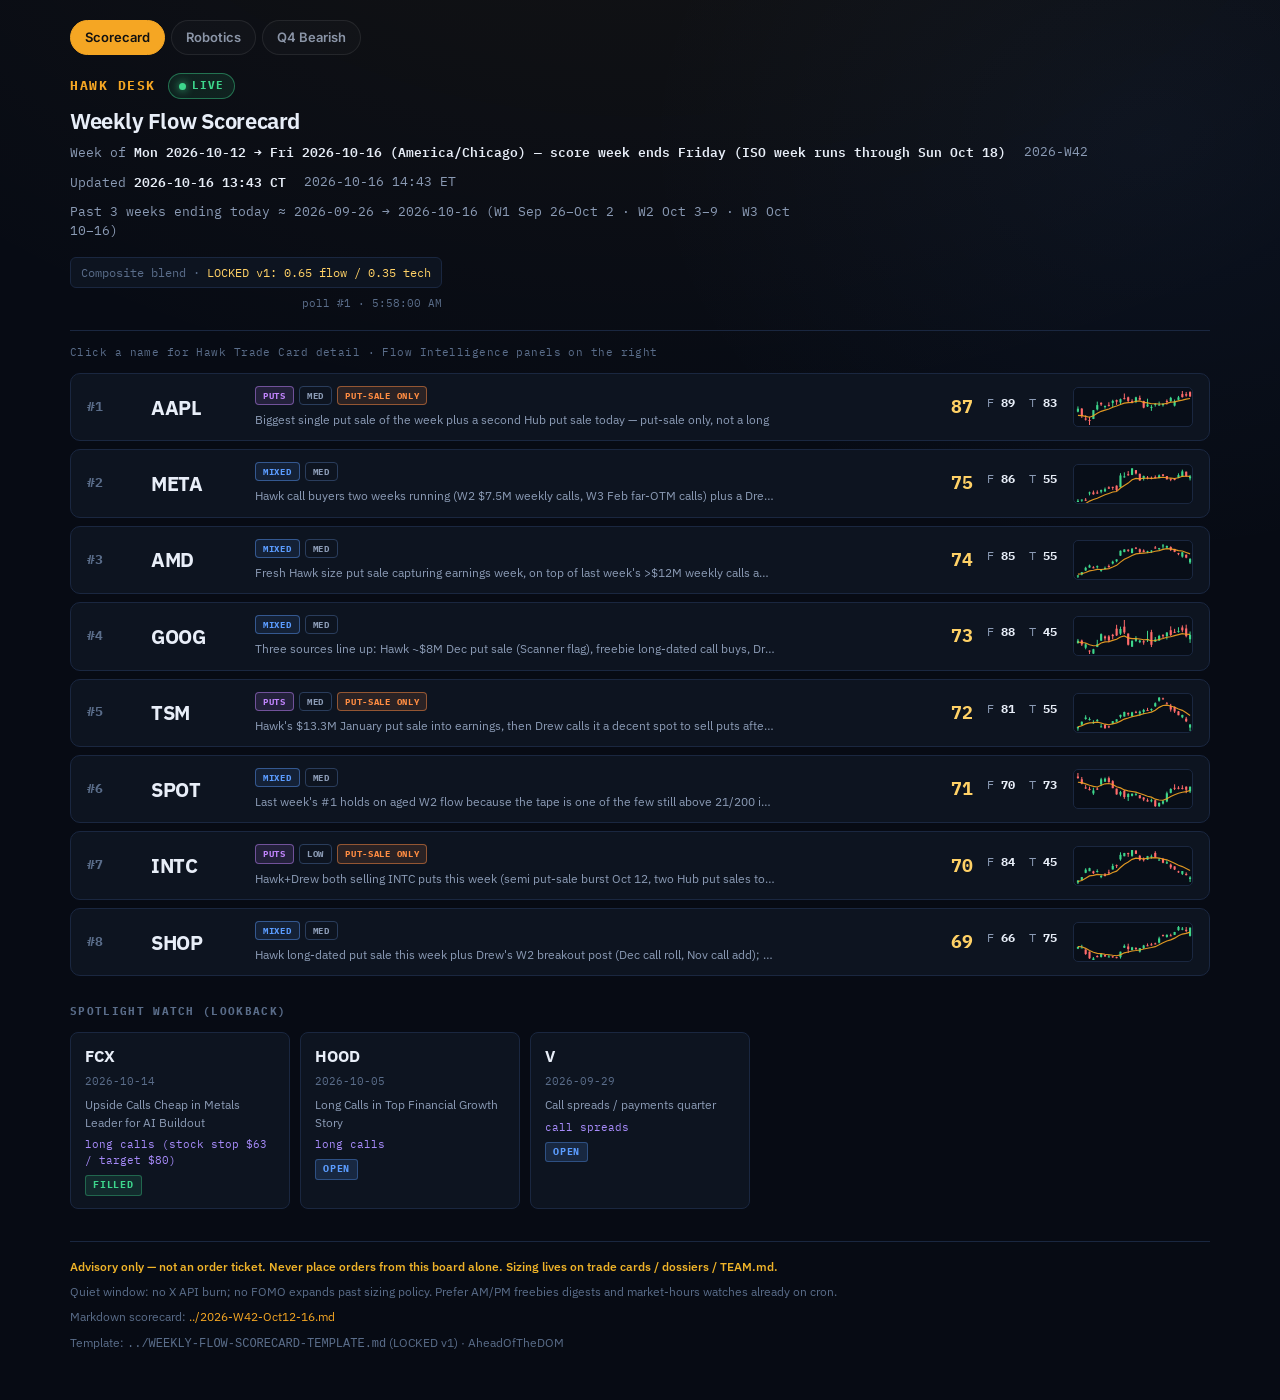
==== index.html @ 42fc0cd3 "board 2026-10-16" ====
<!DOCTYPE html>
<html lang="en">
<head>
  <script>if(location.hash.toLowerCase()=="#robotics")location.replace("robotics.html")</script>
  <meta charset="utf-8" />
  <meta name="viewport" content="width=device-width, initial-scale=1" />
  <title>Flow Scorecard · AheadOfTheDOM</title>
  <link rel="preconnect" href="https://fonts.googleapis.com" />
  <link rel="preconnect" href="https://fonts.gstatic.com" crossorigin />
  <link href="https://fonts.googleapis.com/css2?family=Inter:wght@400;500;600;700;800&family=IBM+Plex+Mono:wght@400;500;600;700&family=IBM+Plex+Sans:wght@400;500;600;700&display=swap" rel="stylesheet" />
  <link rel="stylesheet" href="styles.css?v=headerunify1" />
</head>
<body>
  <div class="wrap">
    <nav class="top" aria-label="Site"><a class="on" href="index.html">Scorecard</a><a href="robotics.html">Robotics</a><a href="q4.html">Q4 Bearish</a></nav>
    <header class="header">
      <div class="brand">
        <div class="brand-row">
          <span class="logo">Hawk Desk</span>
          <div id="brand-badges"></div>
        </div>
        <h1 class="title">Weekly Flow Scorecard</h1>
        <div class="meta">
          <span>Week of <strong id="week-of">—</strong></span>
          <span id="iso-week"></span>
          <span>Updated <strong id="last-updated">—</strong></span>
          <span id="last-updated-et"></span>
        </div>
        <div class="meta" style="margin-top:4px">
          <span id="lookback" style="max-width:720px"></span>
        </div>
      </div>
      <div class="header-right">
        <div class="blend-note" id="blend-note">Composite blend · <em>LOCKED v1: 0.65 flow / 0.35 tech</em></div>
        <div class="poll-status" id="poll-status">polling…</div>
      </div>
    </header>



    <section id="tab-scorecard" class="tab-pane" role="tabpanel" aria-labelledby="tab-btn-scorecard">
      <p class="hint">Click a name for Hawk Trade Card detail · Flow Intelligence panels on the right</p>
      <main id="grid" class="board-list"></main>
      <div id="watch-section"></div>
    </section>

    <section id="tab-robotics" class="tab-pane" role="tabpanel" aria-labelledby="tab-btn-robotics" hidden>
      <div id="robotics-root"><div class="empty">Loading robotics.json…</div></div>
    </section>

    <footer class="footer">
      <p class="advisory" id="advisory">Advisory only — not an order ticket.</p>
      <p id="quiet"></p>
      <p>Markdown scorecard: <a id="md-link" href="#">—</a></p>
      <p>Template: <code>../WEEKLY-FLOW-SCORECARD-TEMPLATE.md</code> (LOCKED v1) · AheadOfTheDOM</p>
      <details class="gaps" id="gaps" style="display:none">
        <summary>Data gaps (this board)</summary>
        <ul></ul>
      </details>
    </footer>
  </div>

  <!-- Hawk detail overlay -->
  <div id="detail-overlay" class="detail-overlay" hidden>
    <div class="detail-shell" role="dialog" aria-modal="true" aria-labelledby="detail-ticker">
      <div class="detail-topbar">
        <div class="detail-topbar-left">
          <span class="detail-kicker">HAWK TRADE CARD</span>
          <span class="detail-sub">Flow Scorecard · AheadOfTheDOM</span>
        </div>
        <div class="detail-topbar-right">
          <span id="detail-spot-pill" class="spot-pill"></span>
          <button type="button" class="close-btn" id="detail-close" aria-label="Close">×</button>
        </div>
      </div>
      <div class="detail-body">
        <section class="trade-card" id="trade-card"></section>
        <aside class="flow-intel" id="flow-intel"></aside>
      </div>
    </div>
  </div>

  <script src="app.js?v=headerunify1"></script>
</body>
</html>
---- styles.css ----
:root {
  --bg: #070b14;
  --bg-card: #0d1420;
  --bg-card-hover: #121a2a;
  --bg-panel: #0a1220;
  --bg-tile: #101826;
  --border: #1a2740;
  --border-hi: #2a3d5c;
  --text: #e8eef8;
  --muted: #8b9bb5;
  --dim: #5a6d8a;
  --accent: #f5a623;
  --accent-dim: #c4841a;
  --flow: #3dd68c;
  --flow-dim: #1a5c3a;
  --tech: #5b9cff;
  --tech-dim: #1a3a6b;
  --composite: #ffd166;
  --danger: #ff6b6b;
  --warn: #f0b429;
  --live: #3dd68c;
  --dry: #f5a623;
  --put-sale: #ff8c42;
  --spotlight: #a78bfa;
  --chip-calls: #3dd68c;
  --chip-puts: #c084fc;
  --chip-mixed: #5b9cff;
  --chip-high: #f5a623;
  --chip-med: #8b9bb5;
  --open: #5b9cff;
  --filled: #3dd68c;
  --guide-spot: #3dd68c;
  --guide-ema8: #f5a623;
  --guide-ema21: #5b9cff;
  --guide-200: #a78bfa;
  --font: "IBM Plex Sans", "Segoe UI", system-ui, sans-serif;
  --mono: "IBM Plex Mono", "SF Mono", ui-monospace, monospace;
}

* { box-sizing: border-box; margin: 0; padding: 0; }

html, body {
  background: var(--bg);
  color: var(--text);
  font-family: var(--font);
  min-height: 100%;
  line-height: 1.45;
}

body {
  background-image:
    radial-gradient(ellipse 80% 50% at 50% -20%, rgba(245, 166, 35, 0.06), transparent),
    radial-gradient(ellipse 40% 30% at 90% 10%, rgba(91, 156, 255, 0.05), transparent);
}

a { color: var(--accent); text-decoration: none; }
a:hover { text-decoration: underline; }

.wrap {
  max-width: 1180px;
  margin: 0 auto;
  padding: 20px 20px 48px;
}

/* Unified pill nav (matches robotics.html) */
nav.top{display:flex;gap:6px;margin-bottom:18px;flex-wrap:wrap;font-family:Inter,system-ui,sans-serif}
nav.top a{padding:7px 14px;border-radius:999px;border:1px solid rgba(255,255,255,.08);color:#8b95a7;text-decoration:none;font-weight:600;font-size:13px;background:rgba(255,255,255,.02)}
nav.top a:hover{text-decoration:none;color:#e6ebf2}
nav.top a.on{color:#111;background:#f5a623;border-color:#f5a623}

/* ── Header ── */
.header {
  display: flex;
  flex-wrap: wrap;
  align-items: flex-start;
  justify-content: space-between;
  gap: 16px;
  padding-bottom: 18px;
  border-bottom: 1px solid var(--border);
  margin-bottom: 14px;
}
.brand { display: flex; flex-direction: column; gap: 6px; }
.brand-row { display: flex; align-items: center; gap: 12px; }
.logo {
  font-family: var(--mono);
  font-weight: 700;
  font-size: 13px;
  letter-spacing: 0.12em;
  text-transform: uppercase;
  color: var(--accent);
}
.title {
  font-size: 22px;
  font-weight: 650;
  letter-spacing: -0.02em;
}
.meta {
  display: flex;
  flex-wrap: wrap;
  gap: 10px 18px;
  font-size: 13px;
  color: var(--muted);
  font-family: var(--mono);
}
.meta strong { color: var(--text); font-weight: 560; }

.badge {
  display: inline-flex;
  align-items: center;
  gap: 6px;
  font-family: var(--mono);
  font-size: 11px;
  font-weight: 700;
  letter-spacing: 0.1em;
  padding: 4px 10px;
  border-radius: 999px;
  border: 1px solid;
  text-transform: uppercase;
}
.badge.live {
  color: var(--live);
  border-color: rgba(61, 214, 140, 0.45);
  background: rgba(61, 214, 140, 0.1);
}
.badge.live::before {
  content: "";
  width: 7px; height: 7px;
  border-radius: 50%;
  background: var(--live);
  box-shadow: 0 0 8px var(--live);
  animation: pulse 1.6s ease-in-out infinite;
}
.badge.dry {
  color: var(--dry);
  border-color: rgba(245, 166, 35, 0.45);
  background: rgba(245, 166, 35, 0.1);
}
@keyframes pulse {
  0%, 100% { opacity: 1; }
  50% { opacity: 0.35; }
}

.header-right {
  display: flex;
  flex-direction: column;
  align-items: flex-end;
  gap: 8px;
  text-align: right;
}
.blend-note {
  font-family: var(--mono);
  font-size: 12px;
  color: var(--dim);
  background: var(--bg-card);
  border: 1px solid var(--border);
  padding: 6px 10px;
  border-radius: 6px;
}
.blend-note em { color: var(--composite); font-style: normal; }
.poll-status {
  font-size: 11px;
  color: var(--dim);
  font-family: var(--mono);
}

.hint {
  font-family: var(--mono);
  font-size: 11px;
  color: var(--dim);
  letter-spacing: 0.04em;
  margin-bottom: 12px;
}

/* ── Board list (compact ranked) ── */
.board-list {
  display: flex;
  flex-direction: column;
  gap: 8px;
}

.board-row {
  display: grid;
  grid-template-columns: 48px 88px 1fr auto auto;
  align-items: center;
  gap: 12px 16px;
  background: var(--bg-card);
  border: 1px solid var(--border);
  border-radius: 10px;
  padding: 12px 16px;
  cursor: pointer;
  transition: border-color 0.15s, background 0.15s, transform 0.12s;
  text-align: left;
  color: inherit;
  font: inherit;
  width: 100%;
}
.board-row:hover,
.board-row:focus-visible {
  border-color: var(--border-hi);
  background: var(--bg-card-hover);
  outline: none;
}
.board-row:active { transform: scale(0.997); }

.board-rank {
  font-family: var(--mono);
  font-size: 13px;
  font-weight: 700;
  color: var(--dim);
}
.board-ticker {
  font-size: 20px;
  font-weight: 750;
  letter-spacing: -0.02em;
}
.board-mid {
  display: flex;
  flex-direction: column;
  gap: 6px;
  min-width: 0;
}
.board-chips {
  display: flex;
  flex-wrap: wrap;
  gap: 5px;
}
.board-why {
  font-size: 12px;
  color: var(--muted);
  white-space: nowrap;
  overflow: hidden;
  text-overflow: ellipsis;
  max-width: 520px;
}
.board-scores {
  display: flex;
  gap: 14px;
  font-family: var(--mono);
  font-size: 12px;
  color: var(--muted);
}
.board-scores strong { color: var(--text); font-weight: 650; }
.board-scores .comp { color: var(--composite); font-size: 18px; font-weight: 700; }
.board-spark { width: 120px; height: 40px; flex-shrink: 0; }

.chip {
  font-family: var(--mono);
  font-size: 9px;
  font-weight: 700;
  letter-spacing: 0.08em;
  text-transform: uppercase;
  padding: 2px 7px;
  border-radius: 4px;
  border: 1px solid;
}
.chip.CALLS, .chip.calls {
  color: var(--chip-calls);
  border-color: rgba(61, 214, 140, 0.45);
  background: rgba(61, 214, 140, 0.1);
}
.chip.PUTS, .chip.puts {
  color: var(--chip-puts);
  border-color: rgba(192, 132, 252, 0.5);
  background: rgba(192, 132, 252, 0.12);
}
.chip.MIXED, .chip.mixed {
  color: var(--chip-mixed);
  border-color: rgba(91, 156, 255, 0.45);
  background: rgba(91, 156, 255, 0.1);
}
.chip.HIGH, .chip.high {
  color: var(--chip-high);
  border-color: rgba(245, 166, 35, 0.45);
  background: rgba(245, 166, 35, 0.1);
}
.chip.MED, .chip.med, .chip.LOW, .chip.low, .chip.OPEN, .chip.open {
  color: var(--muted);
  border-color: var(--border-hi);
  background: transparent;
}
.chip.PUT-SALE, .chip.put-sale,
.chip[data-chip="PUT-SALE ONLY"] {
  color: var(--put-sale);
  border-color: rgba(255, 140, 66, 0.5);
  background: rgba(255, 140, 66, 0.12);
}

/* ── Spotlight watch ── */
.section-title {
  font-family: var(--mono);
  font-size: 11px;
  font-weight: 700;
  letter-spacing: 0.12em;
  text-transform: uppercase;
  color: var(--dim);
  margin: 28px 0 12px;
}
.watch-strip {
  display: grid;
  grid-template-columns: repeat(auto-fill, minmax(220px, 1fr));
  gap: 10px;
}
.watch-card {
  background: var(--bg-card);
  border: 1px solid var(--border);
  border-radius: 8px;
  padding: 12px 14px;
  display: flex;
  flex-direction: column;
  gap: 6px;
}
.watch-card .wt { font-size: 16px; font-weight: 700; }
.watch-card .wd { font-family: var(--mono); font-size: 11px; color: var(--dim); }
.watch-card .wtitle { font-size: 12px; color: var(--muted); }
.watch-card .wstruct { font-family: var(--mono); font-size: 11px; color: var(--spotlight); }
.ticket-pill {
  display: inline-block;
  width: fit-content;
  font-family: var(--mono);
  font-size: 10px;
  font-weight: 700;
  letter-spacing: 0.08em;
  text-transform: uppercase;
  padding: 2px 7px;
  border-radius: 3px;
}
.ticket-pill.open {
  color: var(--open);
  background: rgba(91, 156, 255, 0.15);
  border: 1px solid rgba(91, 156, 255, 0.35);
}
.ticket-pill.filled {
  color: var(--filled);
  background: rgba(61, 214, 140, 0.12);
  border: 1px solid rgba(61, 214, 140, 0.35);
}

/* ── Footer ── */
.footer {
  margin-top: 32px;
  padding-top: 16px;
  border-top: 1px solid var(--border);
  font-size: 12px;
  color: var(--dim);
  display: flex;
  flex-direction: column;
  gap: 8px;
}
.footer .advisory { color: var(--warn); font-weight: 560; }
.gaps { margin-top: 8px; font-family: var(--mono); font-size: 11px; color: var(--dim); }
.gaps summary { cursor: pointer; color: var(--muted); }
.gaps ul { margin: 6px 0 0 16px; }
.empty {
  text-align: center;
  padding: 48px 20px;
  color: var(--muted);
  font-family: var(--mono);
}

/* ── Detail overlay ── */
.detail-overlay {
  position: fixed;
  inset: 0;
  z-index: 100;
  background: rgba(4, 8, 16, 0.72);
  backdrop-filter: blur(6px);
  display: flex;
  align-items: stretch;
  justify-content: center;
  padding: 18px;
  overflow: auto;
}
.detail-overlay[hidden] { display: none !important; }

.detail-shell {
  width: min(1280px, 100%);
  max-height: calc(100vh - 36px);
  background: #0a1220;
  border: 1px solid var(--border-hi);
  border-radius: 14px;
  box-shadow: 0 24px 80px rgba(0, 0, 0, 0.55);
  display: flex;
  flex-direction: column;
  overflow-x: hidden;
  overflow-y: auto;
  overscroll-behavior: contain;
  -webkit-overflow-scrolling: touch;
}

.detail-topbar {
  display: flex;
  align-items: center;
  justify-content: space-between;
  gap: 12px;
  padding: 12px 18px;
  border-bottom: 1px solid var(--border);
  background: #0c1524;
  flex-shrink: 0;
}
.detail-kicker {
  font-family: var(--mono);
  font-size: 11px;
  font-weight: 700;
  letter-spacing: 0.14em;
  color: var(--accent);
}
.detail-sub {
  font-family: var(--mono);
  font-size: 11px;
  color: var(--dim);
  margin-left: 12px;
}
.detail-topbar-right {
  display: flex;
  align-items: center;
  gap: 12px;
}
.spot-pill {
  font-family: var(--mono);
  font-size: 12px;
  font-weight: 600;
  color: var(--flow);
  background: rgba(61, 214, 140, 0.08);
  border: 1px solid rgba(61, 214, 140, 0.3);
  padding: 4px 10px;
  border-radius: 999px;
}
.close-btn {
  width: 34px;
  height: 34px;
  border-radius: 8px;
  border: 1px solid var(--border);
  background: var(--bg-tile);
  color: var(--text);
  font-size: 22px;
  line-height: 1;
  cursor: pointer;
}
.close-btn:hover { border-color: var(--border-hi); background: #152033; }

.detail-body {
  display: grid;
  grid-template-columns: minmax(0, 1.55fr) minmax(300px, 0.9fr);
  gap: 0;
  flex: 1 0 auto;
  min-height: min(720px, calc(100vh - 110px));
  overflow: visible;
}

/* LEFT trade card */
.trade-card {
  padding: 18px 20px 20px;
  overflow: visible;
  border-right: 1px solid var(--border);
  display: flex;
  flex-direction: column;
  gap: 14px;
}

.tc-header {
  display: flex;
  justify-content: space-between;
  align-items: flex-start;
  gap: 12px;
}
.tc-brand {
  font-family: var(--mono);
  font-size: 10px;
  letter-spacing: 0.12em;
  text-transform: uppercase;
  color: var(--dim);
}
.tc-brand strong { color: var(--accent); font-weight: 700; }
.tc-chips { display: flex; flex-wrap: wrap; gap: 6px; justify-content: flex-end; }

.tc-main {
  display: flex;
  justify-content: space-between;
  align-items: flex-end;
  gap: 16px;
  flex-wrap: wrap;
}
.tc-ticker-line {
  display: flex;
  align-items: baseline;
  gap: 12px;
  flex-wrap: wrap;
}
.tc-ticker {
  font-size: 36px;
  font-weight: 750;
  letter-spacing: -0.03em;
  color: var(--flow);
  line-height: 1;
}
.tc-spot {
  font-family: var(--mono);
  font-size: 22px;
  font-weight: 650;
  color: var(--flow);
}
.tc-structure {
  font-family: var(--mono);
  font-size: 12px;
  color: var(--muted);
  margin-top: 6px;
}
.tc-premium {
  text-align: right;
}
.tc-premium .val {
  font-family: var(--mono);
  font-size: 28px;
  font-weight: 700;
  color: var(--flow);
  line-height: 1;
}
.tc-premium .sub {
  font-family: var(--mono);
  font-size: 11px;
  color: var(--dim);
  margin-top: 4px;
}
.tc-premium .comp {
  font-family: var(--mono);
  font-size: 13px;
  color: var(--composite);
  margin-top: 6px;
}

.hawk-block {
  background: rgba(245, 166, 35, 0.04);
  border: 1px solid rgba(245, 166, 35, 0.22);
  border-radius: 8px;
  padding: 12px 14px;
}
.hawk-block h3 {
  font-family: var(--mono);
  font-size: 11px;
  font-weight: 700;
  letter-spacing: 0.12em;
  color: var(--accent);
  margin-bottom: 8px;
}
.hawk-block p {
  font-size: 13px;
  color: var(--muted);
  line-height: 1.5;
}

.metric-grid {
  display: grid;
  grid-template-columns: repeat(4, 1fr);
  gap: 8px;
}
.metric-tile {
  background: var(--bg-tile);
  border: 1px solid var(--border);
  border-radius: 8px;
  padding: 10px 12px;
  min-height: 64px;
}
.metric-tile .lab {
  font-family: var(--mono);
  font-size: 9px;
  font-weight: 700;
  letter-spacing: 0.1em;
  text-transform: uppercase;
  color: var(--dim);
  margin-bottom: 6px;
}
.metric-tile .val {
  font-family: var(--mono);
  font-size: 15px;
  font-weight: 650;
  color: var(--text);
  line-height: 1.25;
  word-break: break-word;
}
.metric-tile .val.flow { color: var(--flow); }
.metric-tile .val.tech { color: var(--tech); }
.metric-tile .val.comp { color: var(--composite); }
.metric-tile .val.open { color: var(--dim); font-size: 13px; }
.metric-tile .hint {
  font-family: var(--mono);
  font-size: 10px;
  color: var(--dim);
  margin-top: 4px;
}

.chart-wrap {
  background: #080e18;
  border: 1px solid var(--border);
  border-radius: 10px;
  padding: 12px 12px 8px;
}
.chart-head {
  display: flex;
  justify-content: space-between;
  align-items: center;
  gap: 10px;
  margin-bottom: 8px;
  flex-wrap: wrap;
}
.chart-head h3 {
  font-family: var(--mono);
  font-size: 10px;
  font-weight: 700;
  letter-spacing: 0.12em;
  text-transform: uppercase;
  color: var(--dim);
}
.chart-legend {
  display: flex;
  flex-wrap: wrap;
  gap: 10px;
  font-family: var(--mono);
  font-size: 10px;
  color: var(--muted);
}
.chart-legend span::before {
  content: "";
  display: inline-block;
  width: 14px;
  height: 2px;
  margin-right: 5px;
  vertical-align: middle;
  border-radius: 1px;
}
.chart-legend .lg-spot::before { background: var(--guide-spot); }
.chart-legend .lg-ema8::before { background: var(--guide-ema8); border-top: 1.5px dashed var(--guide-ema8); height: 0; }
.chart-legend .lg-ema21::before { background: var(--guide-ema21); border-top: 1.5px dashed var(--guide-ema21); height: 0; }
.chart-legend .lg-200::before { background: var(--guide-200); border-top: 1.5px dashed var(--guide-200); height: 0; }

.chart-svg {
  width: 100%;
  height: 220px;
  display: block;
}
.chart-empty {
  height: 180px;
  display: flex;
  align-items: center;
  justify-content: center;
  font-family: var(--mono);
  color: var(--dim);
  font-size: 12px;
}
.chart-foot {
  display: flex;
  justify-content: space-between;
  gap: 8px;
  margin-top: 6px;
  font-family: var(--mono);
  font-size: 10px;
  color: var(--dim);
}

.tc-footer {
  display: grid;
  grid-template-columns: repeat(3, 1fr);
  gap: 8px;
}
.tc-foot-box {
  background: var(--bg-tile);
  border: 1px solid var(--border);
  border-radius: 8px;
  padding: 10px 12px;
}
.tc-foot-box .lab {
  font-family: var(--mono);
  font-size: 9px;
  font-weight: 700;
  letter-spacing: 0.1em;
  color: var(--dim);
  margin-bottom: 4px;
}
.tc-foot-box .val {
  font-size: 13px;
  font-weight: 600;
  color: var(--text);
}

/* RIGHT Flow Intelligence */
.flow-intel {
  background: var(--bg-panel);
  overflow: visible;
  padding: 12px;
  display: flex;
  flex-direction: column;
  gap: 8px;
}
.fi-title {
  font-family: var(--mono);
  font-size: 10px;
  font-weight: 700;
  letter-spacing: 0.14em;
  text-transform: uppercase;
  color: var(--tech);
  padding: 4px 6px 8px;
}

.accordion {
  border: 1px solid var(--border);
  border-radius: 8px;
  background: #0c1524;
  overflow: visible;
  flex-shrink: 0;
}
.accordion + .accordion { margin-top: 0; }
.accordion summary {
  list-style: none;
  cursor: pointer;
  display: flex;
  align-items: center;
  justify-content: space-between;
  gap: 8px;
  padding: 11px 12px;
  font-family: var(--mono);
  font-size: 11px;
  font-weight: 700;
  letter-spacing: 0.08em;
  text-transform: uppercase;
  color: #b8d4ff;
  background: linear-gradient(180deg, #122038, #0e1a2e);
  border-bottom: 1px solid transparent;
  user-select: none;
}
.accordion summary::-webkit-details-marker { display: none; }
.accordion[open] summary {
  border-bottom-color: var(--border);
}
.accordion summary .status-pill {
  font-size: 9px;
  letter-spacing: 0.06em;
  padding: 2px 6px;
  border-radius: 3px;
  border: 1px solid;
  font-weight: 700;
}
.status-pill.real {
  color: var(--flow);
  border-color: rgba(61, 214, 140, 0.4);
  background: rgba(61, 214, 140, 0.1);
}
.status-pill.open, .status-pill.not_on_desk {
  color: var(--warn);
  border-color: rgba(240, 180, 41, 0.4);
  background: rgba(240, 180, 41, 0.08);
}
.status-pill.from_dossier {
  color: var(--tech);
  border-color: rgba(91, 156, 255, 0.4);
  background: rgba(91, 156, 255, 0.1);
}
.status-pill.from_volland {
  color: var(--flow);
  border-color: rgba(61, 214, 140, 0.4);
  background: rgba(61, 214, 140, 0.1);
}
.accordion .body {
  padding: 12px;
  font-size: 12.5px;
  color: var(--muted);
  line-height: 1.5;
}
.accordion .body p + p { margin-top: 8px; }
.accordion .body ul {
  margin: 6px 0 0 14px;
  display: flex;
  flex-direction: column;
  gap: 4px;
}
.accordion .body li {
  font-family: var(--mono);
  font-size: 11px;
  color: var(--dim);
}
.accordion .body .note {
  margin-top: 8px;
  font-family: var(--mono);
  font-size: 10px;
  color: var(--dim);
}
.spotlight-strip {
  display: flex;
  flex-direction: column;
  gap: 6px;
}
.spotlight-strip .sp-title { font-weight: 600; color: var(--text); }
.spotlight-strip .sp-meta {
  font-family: var(--mono);
  font-size: 11px;
  color: var(--muted);
  display: flex;
  flex-wrap: wrap;
  gap: 8px;
}

/* Mini spark in board list */
.spark {
  width: 120px;
  height: 40px;
  background: #080e18;
  border: 1px solid var(--border);
  border-radius: 5px;
  overflow: hidden;
}
.spark.empty-spark {
  display: flex;
  align-items: center;
  justify-content: center;
  font-family: var(--mono);
  font-size: 11px;
  color: var(--dim);
}
.spark svg { display: block; }
.spark .wick { stroke-width: 1; }
.spark .wick.up { stroke: var(--flow); }
.spark .wick.dn { stroke: var(--danger); }
.spark .body.up { fill: var(--flow); }
.spark .body.dn { fill: var(--danger); }
.spark .ema8 {
  stroke: var(--accent);
  stroke-width: 1.15;
  fill: none;
  opacity: 0.9;
}


/* OI / Volland — Monthly OpEx | All expiry cards */
.oi-meta {
  font-family: var(--mono);
  font-size: 10px;
  color: var(--dim);
  margin-bottom: 8px;
}
.oi-cards {
  display: flex;
  flex-direction: column;
  gap: 10px;
}
.oi-card {
  border: 1px solid var(--border);
  border-radius: 8px;
  background: linear-gradient(180deg, #0e1a2e 0%, #0a1220 100%);
  overflow: visible;
}
.oi-card-title {
  display: flex;
  align-items: center;
  justify-content: space-between;
  gap: 8px;
  padding: 8px 10px;
  font-family: var(--mono);
  font-size: 10px;
  font-weight: 700;
  letter-spacing: 0.1em;
  text-transform: uppercase;
  color: #b8d4ff;
  background: #101c32;
  border-bottom: 1px solid var(--border);
}
.oi-card-body { padding: 10px; }
.oi-expiry {
  font-family: var(--mono);
  font-size: 10px;
  color: var(--dim);
  margin-bottom: 8px;
}
.oi-open-banner {
  display: flex;
  align-items: flex-start;
  gap: 8px;
  padding: 8px 10px;
  border-radius: 6px;
  background: rgba(240, 180, 41, 0.07);
  border: 1px solid rgba(240, 180, 41, 0.22);
}
.oi-open-tag {
  flex: 0 0 auto;
  font-family: var(--mono);
  font-size: 10px;
  font-weight: 700;
  letter-spacing: 0.08em;
  color: var(--warn);
}
.oi-open-reason {
  font-size: 12px;
  color: var(--muted);
  line-height: 1.4;
}
.oi-chips {
  display: flex;
  flex-direction: column;
  gap: 6px;
  margin-bottom: 8px;
}
.oi-chip {
  display: grid;
  grid-template-columns: 72px 1fr;
  gap: 8px;
  align-items: start;
  padding: 6px 8px;
  border-radius: 5px;
  background: #0c1524;
  border: 1px solid #1a2740;
}
.oi-chip-open {
  border-style: dashed;
  opacity: 0.85;
}
.oi-chip-k {
  font-family: var(--mono);
  font-size: 9px;
  font-weight: 700;
  letter-spacing: 0.06em;
  text-transform: uppercase;
  color: var(--tech);
  padding-top: 1px;
}
.oi-chip-v {
  font-size: 12px;
  color: var(--text);
  line-height: 1.35;
}
.oi-chip-open .oi-chip-v { color: var(--warn); font-family: var(--mono); font-size: 11px; }
.oi-dealer {
  font-size: 12px;
  color: var(--muted);
  line-height: 1.4;
  margin-bottom: 10px;
  padding: 6px 8px;
  border-radius: 5px;
  background: rgba(91, 156, 255, 0.06);
  border: 1px solid rgba(91, 156, 255, 0.15);
}
.oi-greek-grid {
  display: grid;
  grid-template-columns: 1fr 1fr;
  gap: 8px;
  align-items: start;
  grid-auto-rows: min-content;
}
.oi-greek {
  background: #080e18;
  border: 1px solid #152238;
  border-radius: 6px;
  padding: 6px 7px 7px;
  min-width: 0;
  overflow: visible;
  height: auto;
}
.oi-levels-foot {
  margin-top: 10px;
  padding: 8px 10px;
  border-radius: 6px;
  background: rgba(91, 156, 255, 0.07);
  border: 1px solid rgba(91, 156, 255, 0.2);
  font-family: var(--mono);
  font-size: 11px;
  color: var(--muted);
  line-height: 1.45;
}
.oi-decode {
  color: var(--text);
  font-weight: 600;
  font-size: 12px;
}
.oi-decode-key {
  margin-top: 4px;
  font-size: 10px;
  color: var(--dim);
}
.oi-greek-title {
  font-family: var(--mono);
  font-size: 9px;
  font-weight: 700;
  letter-spacing: 0.08em;
  text-transform: uppercase;
  margin-bottom: 6px;
}
.oi-greek-title.pos { color: var(--flow); }
.oi-greek-title.neg { color: var(--danger); }
.oi-bars { display: flex; flex-direction: column; gap: 4px; }
.oi-bar-row {
  display: grid;
  grid-template-columns: 36px 1fr 44px;
  gap: 4px;
  align-items: center;
  font-family: var(--mono);
  font-size: 10px;
}
.oi-strike { color: var(--text); font-weight: 600; text-align: right; }
.oi-bar-track {
  height: 7px;
  border-radius: 3px;
  background: #121a2a;
  overflow: hidden;
}
.oi-bar-fill {
  display: block;
  height: 100%;
  border-radius: 3px;
  min-width: 2px;
}
.oi-bar-row.pos .oi-bar-fill {
  background: linear-gradient(90deg, #1a5c3a, var(--flow));
}
.oi-bar-row.neg .oi-bar-fill {
  background: linear-gradient(90deg, #5c1a1a, var(--danger));
}
.oi-bar-val { color: var(--dim); text-align: right; font-size: 9px; }
.oi-empty-levels {
  font-family: var(--mono);
  font-size: 11px;
  color: var(--dim);
  padding: 4px 0;
}
@media (max-width: 960px) {
  .oi-greek-grid { grid-template-columns: 1fr; }
}

@media (max-width: 960px) {
  .detail-body { grid-template-columns: 1fr; overflow: auto; }
  .trade-card { border-right: none; border-bottom: 1px solid var(--border); }
  .metric-grid { grid-template-columns: repeat(2, 1fr); }
  .board-row {
    grid-template-columns: 40px 72px 1fr;
  }
  .board-scores, .board-spark { display: none; }
}
@media (max-width: 720px) {
  .tc-footer { grid-template-columns: 1fr; }
  .header-right { align-items: flex-start; text-align: left; }
}


/* Make detail-shell scroll obvious */
.detail-shell {
  scrollbar-gutter: stable;
  scrollbar-width: thin;
  scrollbar-color: #2a3d5c transparent;
}
.detail-shell::-webkit-scrollbar { width: 10px; }
.detail-shell::-webkit-scrollbar-thumb {
  background: #2a3d5c;
  border-radius: 8px;
  border: 2px solid #0a1220;
}
.detail-shell::-webkit-scrollbar-track { background: transparent; }

/* ── Tabs (Scorecard · Robotics) ── */
.tabs {
  display: flex;
  gap: 4px;
  border-bottom: 1px solid var(--border);
  margin: -4px 0 16px;
}
.tab {
  appearance: none;
  background: transparent;
  border: 0;
  border-bottom: 2px solid transparent;
  color: var(--muted);
  font-family: var(--mono);
  font-size: 12px;
  font-weight: 700;
  letter-spacing: 0.12em;
  text-transform: uppercase;
  padding: 9px 14px 8px;
  cursor: pointer;
  margin-bottom: -1px;
  display: inline-flex;
  align-items: center;
  gap: 8px;
}
.tab:hover { color: var(--text); }
.tab.active { color: var(--accent); border-bottom-color: var(--accent); }
.tab:focus-visible { outline: 1px solid var(--border-hi); outline-offset: 2px; }
.tab-count {
  font-size: 10px;
  color: var(--dim);
  border: 1px solid var(--border);
  border-radius: 999px;
  padding: 0 6px;
  letter-spacing: 0.04em;
}
.tab-count:empty { display: none; }
.tab-pane[hidden] { display: none !important; }

/* ── Robotics tab ── */
.robo-header {
  background: var(--bg-card);
  border: 1px solid var(--border);
  border-radius: 10px;
  padding: 16px 18px;
  display: flex;
  flex-direction: column;
  gap: 8px;
}
.robo-kicker {
  font-family: var(--mono);
  font-size: 11px;
  font-weight: 700;
  letter-spacing: 0.14em;
  color: var(--accent);
}
.robo-title { font-size: 20px; font-weight: 650; letter-spacing: -0.02em; }
.robo-title a { color: var(--text); }
.robo-access {
  text-transform: uppercase;
  font-size: 10px;
  letter-spacing: 0.1em;
  color: var(--flow);
  border: 1px solid rgba(61, 214, 140, 0.4);
  border-radius: 3px;
  padding: 0 6px;
}
.robo-link { font-family: var(--mono); font-size: 11px; word-break: break-all; }
.robo-flowline {
  display: flex;
  flex-wrap: wrap;
  align-items: center;
  gap: 6px 8px;
  font-family: var(--mono);
  font-size: 12px;
  color: var(--text);
}
.robo-dim { color: var(--dim); font-family: var(--mono); font-size: 11px; }
.robo-highlight {
  display: flex;
  flex-wrap: wrap;
  align-items: center;
  gap: 8px;
  font-size: 12px;
  color: var(--text);
  background: rgba(245, 166, 35, 0.08);
  border: 1px solid rgba(245, 166, 35, 0.35);
  border-radius: 6px;
  padding: 7px 10px;
}
.robo-tools {
  display: flex;
  flex-wrap: wrap;
  align-items: center;
  gap: 10px 16px;
  margin: 14px 0 8px;
}
.robo-tools input[type="search"] {
  background: var(--bg-panel);
  border: 1px solid var(--border);
  border-radius: 6px;
  color: var(--text);
  font-family: var(--mono);
  font-size: 12px;
  padding: 7px 10px;
  min-width: 260px;
}
.robo-tools input[type="search"]:focus { outline: none; border-color: var(--border-hi); }
.robo-toggle {
  font-family: var(--mono);
  font-size: 11px;
  color: var(--muted);
  display: inline-flex;
  align-items: center;
  gap: 6px;
  cursor: pointer;
}
.robo-jumps { display: flex; flex-wrap: wrap; gap: 6px; }
.robo-jump {
  font-family: var(--mono);
  font-size: 10px;
  letter-spacing: 0.06em;
  text-transform: uppercase;
  color: var(--muted);
  border: 1px solid var(--border);
  border-radius: 999px;
  padding: 3px 9px;
}
.robo-jump:hover { color: var(--accent); border-color: var(--accent-dim); text-decoration: none; }
.robo-section { scroll-margin-top: 12px; }
.robo-section .section-title { margin: 24px 0 10px; }
.robo-sub { color: var(--dim); font-weight: 500; letter-spacing: 0.06em; text-transform: none; }
.robo-section.is-summary .section-title { color: var(--accent); }
.robo-group + .robo-group { margin-top: 12px; }
.robo-group-label {
  font-family: var(--mono);
  font-size: 10px;
  letter-spacing: 0.1em;
  text-transform: uppercase;
  color: var(--muted);
  margin-bottom: 6px;
}
.robo-group-label span { color: var(--dim); }
.robo-grid {
  display: grid;
  grid-template-columns: repeat(auto-fill, minmax(210px, 1fr));
  gap: 8px;
}
.robo-row {
  background: var(--bg-card);
  border: 1px solid var(--border);
  border-radius: 8px;
  padding: 9px 11px;
  display: flex;
  flex-direction: column;
  gap: 3px;
  min-width: 0;
}
.robo-row:hover { background: var(--bg-card-hover); border-color: var(--border-hi); }
.robo-row.is-flow { border-left: 3px solid var(--flow); }
.robo-row.is-hot { border-left: 3px solid var(--accent); }
.robo-row.is-private { border-style: dashed; }
.robo-row-top { display: flex; align-items: center; justify-content: space-between; gap: 8px; }
.robo-ticker {
  font-family: var(--mono);
  font-size: 14px;
  font-weight: 700;
  color: var(--text);
  white-space: nowrap;
  overflow: hidden;
  text-overflow: ellipsis;
}
.robo-ticker.private { color: var(--dim); font-size: 11px; letter-spacing: 0.12em; }
.robo-listing {
  font-family: var(--mono);
  font-size: 9px;
  font-weight: 700;
  letter-spacing: 0.08em;
  padding: 1px 6px;
  border-radius: 3px;
  border: 1px solid;
  flex-shrink: 0;
}
.robo-listing.us { color: var(--tech); border-color: rgba(91, 156, 255, 0.4); background: rgba(91, 156, 255, 0.1); }
.robo-listing.intl { color: var(--spotlight); border-color: rgba(167, 139, 250, 0.4); background: rgba(167, 139, 250, 0.1); }
.robo-listing.private { color: var(--dim); border-color: var(--border-hi); }
.robo-name { font-size: 12px; font-weight: 600; color: var(--muted); white-space: nowrap; overflow: hidden; text-overflow: ellipsis; }
.robo-note { font-size: 11.5px; color: var(--text); opacity: 0.86; line-height: 1.35; }
.robo-badges { display: flex; flex-wrap: wrap; gap: 4px; margin-top: 3px; }
.robo-badge {
  font-family: var(--mono);
  font-size: 9px;
  font-weight: 700;
  letter-spacing: 0.06em;
  text-transform: uppercase;
  padding: 1px 6px;
  border-radius: 3px;
  border: 1px solid;
}
.robo-badge.flow { color: var(--flow); border-color: rgba(61, 214, 140, 0.45); background: rgba(61, 214, 140, 0.1); }
.robo-badge.hot { color: var(--accent); border-color: rgba(245, 166, 35, 0.5); background: rgba(245, 166, 35, 0.12); text-transform: none; letter-spacing: 0.02em; }
.robo-badge.chart { color: var(--tech); border-color: rgba(91, 156, 255, 0.4); background: rgba(91, 156, 255, 0.08); }
.robo-badge.private { color: var(--muted); border-color: var(--border-hi); }
.robo-foot { margin-top: 22px; font-family: var(--mono); font-size: 11px; color: var(--dim); }
@media (max-width: 720px) {
  .robo-tools input[type="search"] { min-width: 0; width: 100%; }
  .robo-grid { grid-template-columns: repeat(auto-fill, minmax(160px, 1fr)); }
}
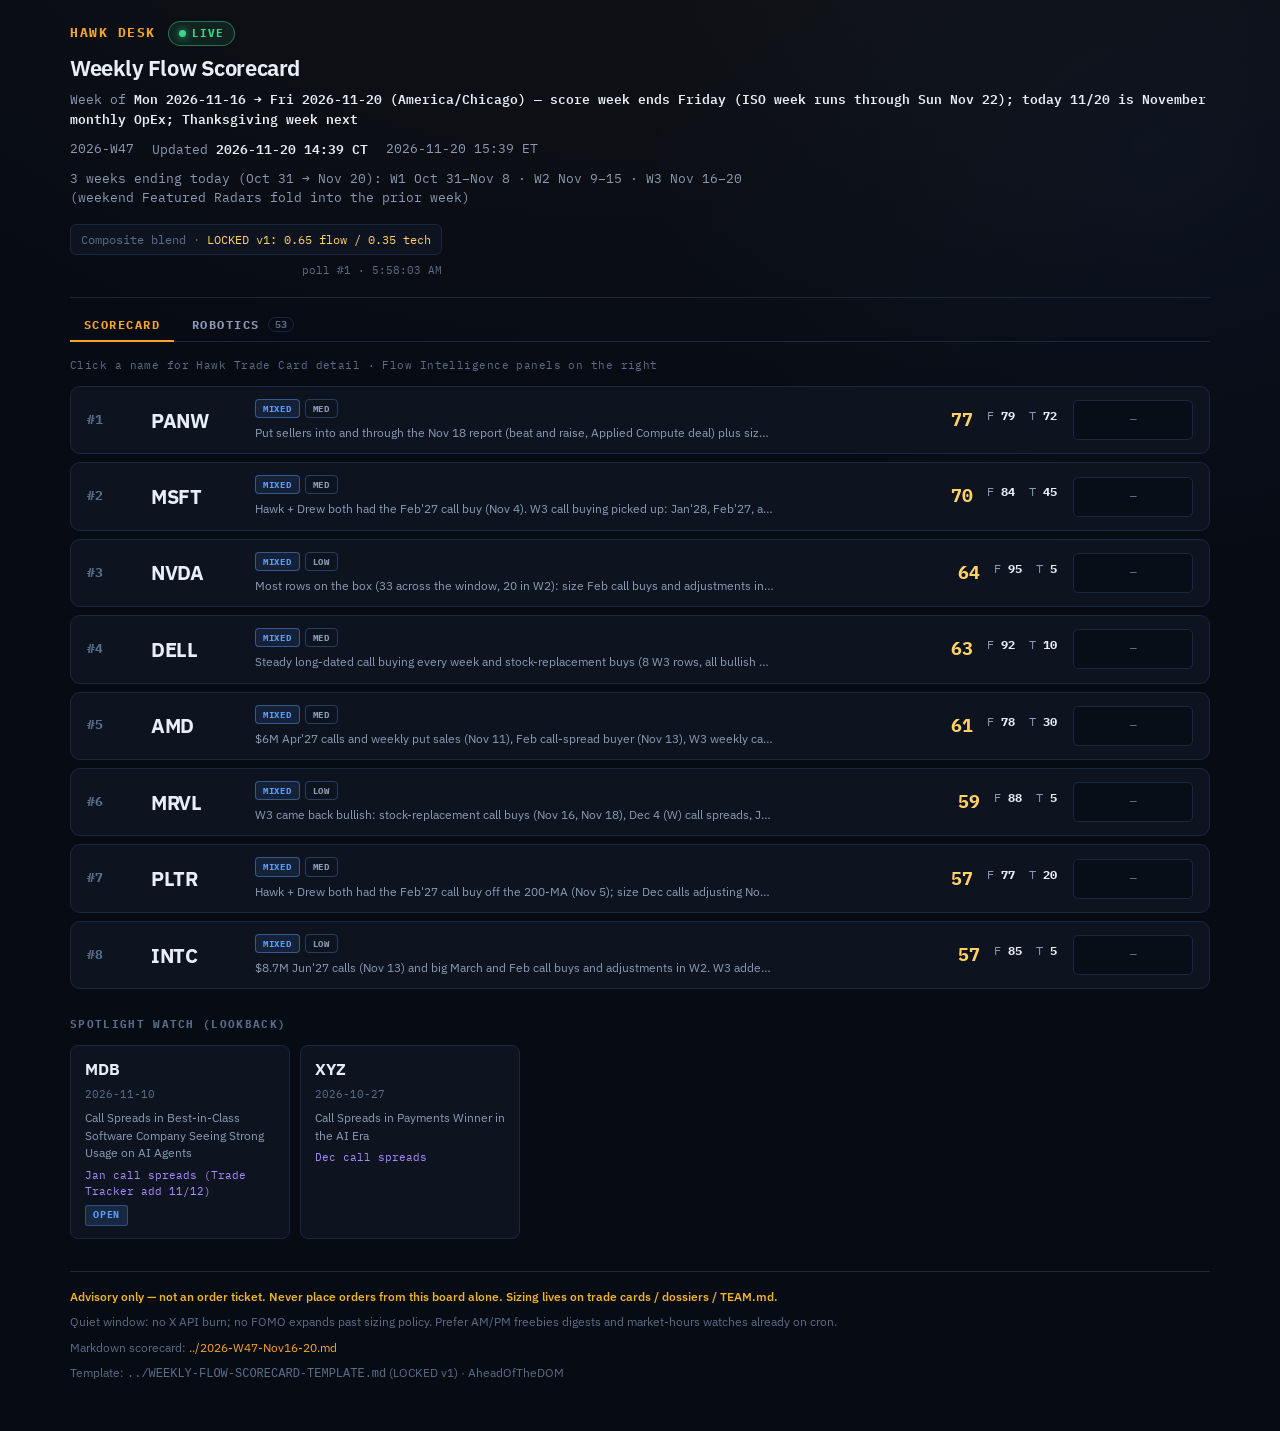
==== commit 89fc2b8a: "board 2026-11-26" ====
--- a/index.html
+++ b/index.html
@@ -1,18 +1,16 @@
 <!DOCTYPE html>
 <html lang="en">
 <head>
-  <script>if(location.hash.toLowerCase()=="#robotics")location.replace("robotics.html")</script>
   <meta charset="utf-8" />
   <meta name="viewport" content="width=device-width, initial-scale=1" />
   <title>Flow Scorecard · AheadOfTheDOM</title>
   <link rel="preconnect" href="https://fonts.googleapis.com" />
   <link rel="preconnect" href="https://fonts.gstatic.com" crossorigin />
-  <link href="https://fonts.googleapis.com/css2?family=Inter:wght@400;500;600;700;800&family=IBM+Plex+Mono:wght@400;500;600;700&family=IBM+Plex+Sans:wght@400;500;600;700&display=swap" rel="stylesheet" />
-  <link rel="stylesheet" href="styles.css?v=headerunify1" />
+  <link href="https://fonts.googleapis.com/css2?family=IBM+Plex+Mono:wght@400;500;600;700&family=IBM+Plex+Sans:wght@400;500;600;700&display=swap" rel="stylesheet" />
+  <link rel="stylesheet" href="styles.css?v=robotics1" />
 </head>
 <body>
   <div class="wrap">
-    <nav class="top" aria-label="Site"><a class="on" href="index.html">Scorecard</a><a href="robotics.html">Robotics</a><a href="q4.html">Q4 Bearish</a></nav>
     <header class="header">
       <div class="brand">
         <div class="brand-row">
@@ -36,7 +34,10 @@
       </div>
     </header>
 
-
+    <nav class="tabs" role="tablist" aria-label="Dashboard views">
+      <button type="button" class="tab active" role="tab" id="tab-btn-scorecard" data-tab="scorecard" aria-controls="tab-scorecard" aria-selected="true">Scorecard</button>
+      <button type="button" class="tab" role="tab" id="tab-btn-robotics" data-tab="robotics" aria-controls="tab-robotics" aria-selected="false">Robotics <span class="tab-count" id="robotics-count"></span></button>
+    </nav>
 
     <section id="tab-scorecard" class="tab-pane" role="tabpanel" aria-labelledby="tab-btn-scorecard">
       <p class="hint">Click a name for Hawk Trade Card detail · Flow Intelligence panels on the right</p>
@@ -80,6 +81,6 @@
     </div>
   </div>
 
-  <script src="app.js?v=headerunify1"></script>
+  <script src="app.js?v=robotics1"></script>
 </body>
 </html>
--- a/styles.css
+++ b/styles.css
@@ -62,12 +62,6 @@
   padding: 20px 20px 48px;
 }
 
-/* Unified pill nav (matches robotics.html) */
-nav.top{display:flex;gap:6px;margin-bottom:18px;flex-wrap:wrap;font-family:Inter,system-ui,sans-serif}
-nav.top a{padding:7px 14px;border-radius:999px;border:1px solid rgba(255,255,255,.08);color:#8b95a7;text-decoration:none;font-weight:600;font-size:13px;background:rgba(255,255,255,.02)}
-nav.top a:hover{text-decoration:none;color:#e6ebf2}
-nav.top a.on{color:#111;background:#f5a623;border-color:#f5a623}
-
 /* ── Header ── */
 .header {
   display: flex;
